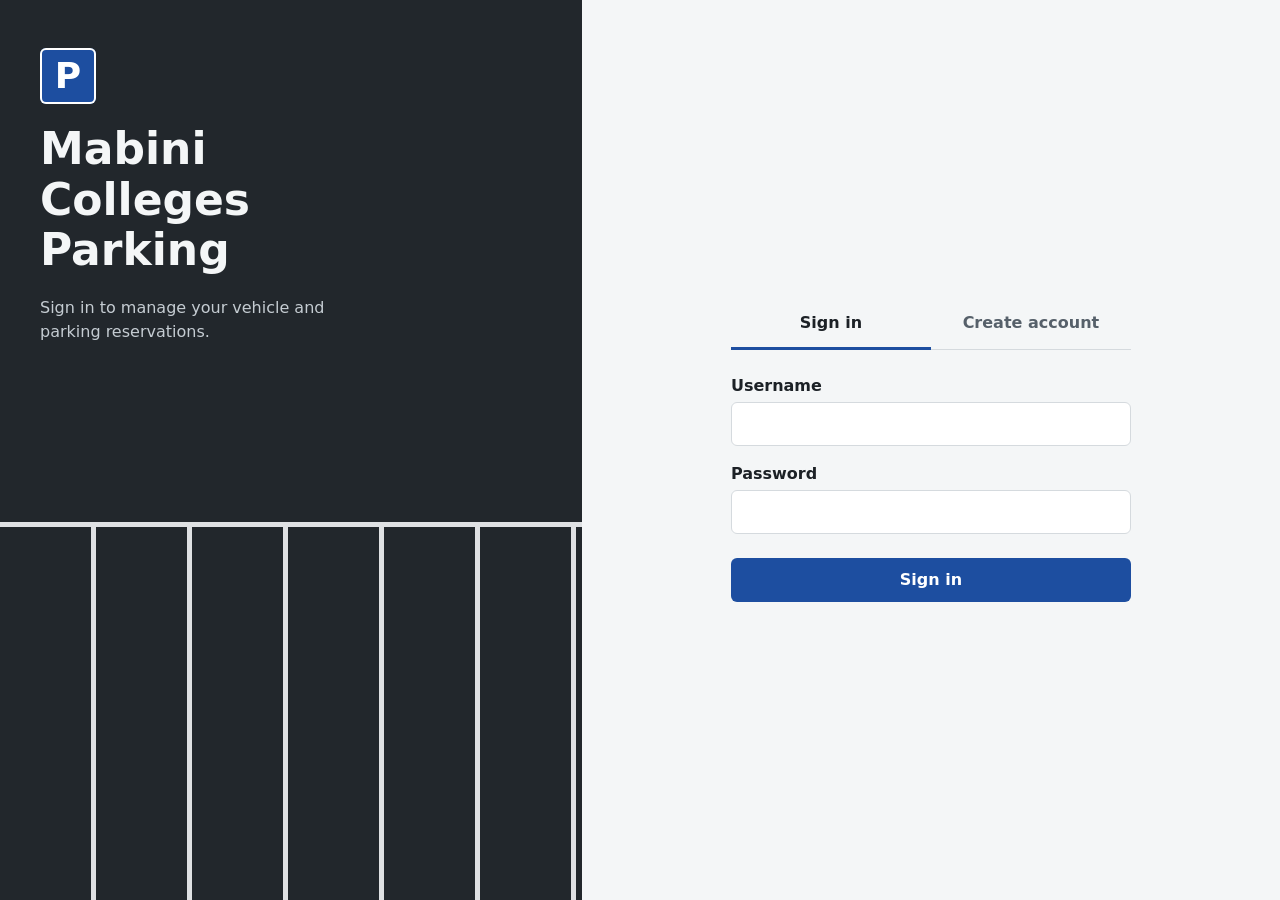
==== src/main/resources/static/app.html @ 5578b479 "com" ====
<!doctype html>
<html lang="en">
<head>
    <meta charset="utf-8">
    <meta name="viewport" content="width=device-width, initial-scale=1">
    <title>Mabini Colleges Parking</title>
    <link rel="stylesheet" href="css/style.css">
</head>
<body>
<header class="topbar">
    <a class="brand" href="app.html">
        <span class="sign" aria-hidden="true">P</span>
        <span>Mabini Colleges Parking</span>
    </a>
    <div class="who">
        <span id="who-name"></span>
        <button type="button" id="logout" class="link-button">Sign out</button>
    </div>
</header>

<div class="shell">
    <nav id="nav" aria-label="Main"></nav>
    <main id="content" tabindex="-1"></main>
</div>

<script src="js/api.js"></script>
<script src="js/ui.js"></script>
<script src="js/pages-user.js"></script>
<script src="js/pages-staff.js"></script>
<script src="js/app.js"></script>
</body>
</html>
---- src/main/resources/static/css/style.css ----
/* ------------------------------------------------------------------
   Mabini Colleges Parking: front-end styles
   Visual language: parking signs and painted bays.
   Sign blue is the action colour. Caution yellow is used ONLY for
   "you must do something first" notices. Flat colours, no gradients.
   ------------------------------------------------------------------ */

:root {
    --asphalt: #22272c;
    --paint: #f4f6f7;          /* page background */
    --surface: #ffffff;
    --ink: #1c2126;
    --ink-soft: #56606a;
    --line: #d5dade;
    --sign: #1d4ea0;           /* action / links */
    --sign-hover: #163c7c;
    --on-sign: #ffffff;
    --caution: #f2b705;
    --caution-bg: #fff6d6;
    --go: #1e7a4c;
    --stop: #b3261e;
    --stop-bg: #fdecea;
    --info-bg: #e8eefb;
    --focus: #1d4ea0;

    --font-display: Bahnschrift, "Roboto Condensed", "Arial Narrow", "Segoe UI", system-ui, sans-serif;
    --font-body: "Segoe UI", system-ui, -apple-system, Roboto, "Helvetica Neue", Arial, sans-serif;

    --radius: 6px;
}

@media (prefers-color-scheme: dark) {
    :root {
        --paint: #14181b;
        --surface: #1c2227;
        --ink: #e8ecef;
        --ink-soft: #9aa5ae;
        --line: #333c43;
        --sign: #6a9bf0;
        --sign-hover: #8bb2f5;
        --on-sign: #0f1720;
        --caution-bg: #3a3210;
        --stop: #ff8a80;
        --stop-bg: #3a1d1b;
        --info-bg: #1d2a42;
        --go: #5fcf97;
        --focus: #8bb2f5;
    }
}

*, *::before, *::after { box-sizing: border-box; }
[hidden] { display: none !important; }

html { -webkit-text-size-adjust: 100%; }

body {
    margin: 0;
    background: var(--paint);
    color: var(--ink);
    font-family: var(--font-body);
    font-size: 1rem;
    line-height: 1.5;
}

h1, h2 {
    font-family: var(--font-display);
    font-weight: 600;
    line-height: 1.15;
    margin: 0;
}
h1 { font-size: 2rem; }
h2 { font-size: 1.25rem; }
p { margin: 0; }

:focus-visible {
    outline: 3px solid var(--focus);
    outline-offset: 2px;
}

/* The parking sign: blue square, white inner border, white P */
.sign {
    display: inline-grid;
    place-items: center;
    width: 2.25rem;
    height: 2.25rem;
    flex: none;
    background: #1d4ea0;
    color: #fff;
    border-radius: 4px;
    box-shadow: inset 0 0 0 2px #fff;
    font-family: var(--font-display);
    font-weight: 700;
    font-size: 1.4rem;
    line-height: 1;
}

/* ---------- Buttons ---------- */
.btn {
    display: inline-flex;
    align-items: center;
    justify-content: center;
    min-height: 2.75rem;
    padding: 0 1.25rem;
    border: 0;
    border-radius: var(--radius);
    background: var(--sign);
    color: var(--on-sign);
    font: inherit;
    font-weight: 600;
    cursor: pointer;
    transition: background-color 0.12s;
}
.btn:hover { background: var(--sign-hover); }
.btn:disabled { opacity: 0.6; cursor: progress; }

.link-button {
    border: 0;
    background: none;
    padding: 0.25rem 0;
    color: var(--sign);
    font: inherit;
    font-weight: 600;
    cursor: pointer;
    text-decoration: underline;
    text-underline-offset: 3px;
}
.link-button:hover { color: var(--sign-hover); }

/* ---------- Forms ---------- */
.field { display: grid; gap: 0.25rem; margin-bottom: 1rem; }
.field label { font-weight: 600; }
.field .hint { color: var(--ink-soft); font-size: 0.875rem; }
.field .field-error { color: var(--stop); font-size: 0.875rem; font-weight: 600; min-height: 0; }
.field .field-error:empty { display: none; }

input, select {
    width: 100%;
    min-height: 2.75rem;
    padding: 0.5rem 0.75rem;
    border: 1px solid var(--line);
    border-radius: var(--radius);
    background: var(--surface);
    color: var(--ink);
    font: inherit;
}
input:hover, select:hover { border-color: var(--ink-soft); }
input[aria-invalid="true"] { border-color: var(--stop); }

/* ---------- Notices ---------- */
.notice {
    padding: 0.75rem 1rem;
    border: 1px solid var(--line);
    border-radius: var(--radius);
    background: var(--info-bg);
    margin-bottom: 1.25rem;
}
.notice.caution { background: var(--caution-bg); border-color: var(--caution); }
.notice.error { background: var(--stop-bg); border-color: var(--stop); color: var(--ink); }
.form-error { margin-bottom: 1rem; }

/* ================= Login / register page ================= */
.auth {
    min-height: 100vh;
    display: grid;
    grid-template-columns: minmax(280px, 5fr) minmax(320px, 6fr);
}

.auth-brand {
    position: relative;
    overflow: hidden;
    background: var(--asphalt);
    color: #f4f6f7;
    padding: 3rem 2.5rem;
    display: flex;
    flex-direction: column;
    gap: 1.25rem;
}
.auth-brand .sign { width: 3.5rem; height: 3.5rem; font-size: 2.25rem; border-radius: 6px; }
.auth-brand h1 { font-size: 2.75rem; max-width: 12ch; }
.auth-brand p { max-width: 30ch; color: #c5ccd2; }
.brand-copy { position: relative; z-index: 1; display: grid; gap: 1.25rem; }

/* Painted bay lines along the bottom of the panel */
.bays {
    position: absolute;
    left: 0; right: 0; bottom: 0;
    height: 42%;
    --bay: 96px;
    background:
        linear-gradient(#f4f6f7, #f4f6f7) left 0 top 0 / 100% 5px no-repeat,
        repeating-linear-gradient(90deg,
            transparent 0 calc(var(--bay) - 5px),
            #f4f6f7 calc(var(--bay) - 5px) var(--bay));
    opacity: 0.9;
}

.auth-panel {
    display: flex;
    flex-direction: column;
    justify-content: center;
    padding: 3rem 2.5rem;
    max-width: 30rem;
    width: 100%;
    margin: 0 auto;
}

.switch {
    display: grid;
    grid-template-columns: 1fr 1fr;
    border-bottom: 1px solid var(--line);
    margin-bottom: 1.5rem;
}
.switch button {
    border: 0;
    border-bottom: 3px solid transparent;
    margin-bottom: -1px;
    background: none;
    padding: 0.75rem 0;
    font: inherit;
    font-weight: 600;
    color: var(--ink-soft);
    cursor: pointer;
}
.switch button[aria-pressed="true"] { color: var(--ink); border-bottom-color: var(--sign); }
.switch button:hover { color: var(--ink); }

.auth-panel .btn { width: 100%; margin-top: 0.5rem; }

@media (max-width: 760px) {
    .auth { grid-template-columns: 1fr; }
    .auth-brand { padding: 1.5rem 1.25rem 4.5rem; flex-direction: row; align-items: center; }
    .auth-brand .brand-copy { grid-template-columns: auto 1fr; align-items: center; gap: 0.75rem 1rem; }
    .auth-brand .sign { width: 2.5rem; height: 2.5rem; font-size: 1.6rem; }
    .auth-brand h1 { font-size: 1.5rem; max-width: none; }
    .auth-brand p { grid-column: 1 / -1; max-width: none; }
    .bays { height: 2.75rem; --bay: 64px; }
    .auth-panel { padding: 1.5rem 1.25rem 2.5rem; }
}

/* ================= App shell ================= */
.topbar {
    display: flex;
    align-items: center;
    justify-content: space-between;
    gap: 1rem;
    padding: 0.75rem 1.5rem;
    background: var(--asphalt);
    color: #f4f6f7;
}
.brand {
    display: flex;
    align-items: center;
    gap: 0.75rem;
    color: inherit;
    text-decoration: none;
    font-family: var(--font-display);
    font-weight: 600;
    font-size: 1.15rem;
}
.who { display: flex; align-items: center; gap: 1rem; min-width: 0; }
.who span { overflow: hidden; text-overflow: ellipsis; white-space: nowrap; }
.topbar .link-button { color: #f4f6f7; }
.topbar .link-button:hover { color: #fff; }
.topbar :focus-visible { outline-color: #fff; }

.shell {
    display: grid;
    grid-template-columns: 14rem minmax(0, 1fr);
    max-width: 62rem;
    margin: 0 auto;
    padding: 2rem 1.5rem 4rem;
    gap: 2.5rem;
}

#nav { min-width: 0; }
#nav ul { list-style: none; margin: 0; padding: 0; display: grid; gap: 0.25rem; }
#nav a {
    display: block;
    padding: 0.5rem 0.75rem;
    border-radius: var(--radius);
    color: var(--ink);
    text-decoration: none;
}
#nav a:hover { background: var(--info-bg); }
#nav a[aria-current="page"] { background: var(--info-bg); font-weight: 700; }

#content { max-width: 36rem; outline: none; }
#content > h1 { margin-bottom: 1.5rem; }
#content form { margin-top: 0.5rem; }
#content form .btn { margin-top: 0.5rem; }

/* Profile facts: a ruled list, because it is a record, not a set of cards */
.facts { margin: 0; border-top: 1px solid var(--line); }
.facts > div {
    display: grid;
    grid-template-columns: 10rem 1fr;
    gap: 1rem;
    padding: 0.75rem 0;
    border-bottom: 1px solid var(--line);
}
.facts dt { color: var(--ink-soft); }
.facts dd { margin: 0; font-weight: 600; overflow-wrap: anywhere; }
.facts dd.muted { color: var(--ink-soft); font-weight: 400; }

/* Status text always has a word as well as a colour */
.status::before {
    content: "";
    display: inline-block;
    width: 0.6rem;
    height: 0.6rem;
    margin-right: 0.5rem;
    border-radius: 50%;
    background: var(--go);
}
.status.bad { color: var(--stop); }
.status.bad::before { background: var(--stop); }

@media (max-width: 760px) {
    .topbar { padding: 0.625rem 1rem; }
    .brand span:last-child { display: none; }
    /* minmax(0, 1fr) lets the column shrink; otherwise a long menu stretches the whole page */
    .shell { grid-template-columns: minmax(0, 1fr); gap: 1rem; padding: 1rem 1rem 3rem; }
    #nav ul { display: flex; overflow-x: auto; border-bottom: 1px solid var(--line); gap: 0; }
    #nav a { border-radius: 0; white-space: nowrap; border-bottom: 3px solid transparent; }
    #nav a[aria-current="page"] { background: none; border-bottom-color: var(--sign); }
    .facts > div { grid-template-columns: 1fr; gap: 0.125rem; }
    h1 { font-size: 1.75rem; }
}

@media (prefers-reduced-motion: reduce) {
    * { transition: none !important; }
}

/* ================= Pages: tables, badges, meters, gate ================= */
#content.wide { max-width: 60rem; }

h2.section { margin: 2.25rem 0 0.75rem; }
h2.section.first { margin-top: 0; }
.intro { margin-bottom: 1.25rem; }
.soft { color: var(--ink-soft); }
.hint-block { color: var(--ink-soft); font-size: 0.875rem; margin-bottom: 0.5rem; }
.updated { margin-top: 1.5rem; font-size: 0.875rem; }
.empty { color: var(--ink-soft); padding: 0.75rem 0; }

#content a { color: var(--sign); font-weight: 600; text-underline-offset: 3px; }
#content a:hover { color: var(--sign-hover); }

/* Filters above a table */
.toolbar { display: flex; flex-wrap: wrap; gap: 1rem; align-items: end; margin-bottom: 1rem; }
.toolbar .field { margin-bottom: 0; min-width: 11rem; }

/* Tables scroll sideways on small screens instead of breaking the page */
.table-wrap {
    overflow-x: auto;
    border: 1px solid var(--line);
    border-radius: var(--radius);
    background: var(--surface);
}
table { width: 100%; border-collapse: collapse; font-size: 0.9375rem; }
th, td { text-align: left; padding: 0.625rem 0.75rem; border-bottom: 1px solid var(--line); vertical-align: top; }
th { color: var(--ink-soft); font-weight: 600; white-space: nowrap; }
tbody tr:last-child td { border-bottom: 0; }

/* Status pills always contain a word */
.badge {
    display: inline-block;
    padding: 0.0625rem 0.5rem;
    border: 1px solid var(--line);
    border-radius: 999px;
    font-size: 0.8125rem;
    font-weight: 600;
    white-space: nowrap;
}
.badge.good { color: var(--go); border-color: var(--go); }
.badge.bad { color: var(--stop); border-color: var(--stop); }
.badge.wait { background: var(--caution-bg); border-color: var(--caution); color: var(--ink); }

/* Buttons */
.btn.small { min-height: 2rem; padding: 0 0.75rem; font-size: 0.875rem; }
.btn.quiet { background: transparent; color: var(--sign); border: 1px solid var(--sign); }
.btn.quiet:hover { background: var(--info-bg); }
.btn.danger { background: var(--stop); color: var(--on-sign); }
.btn.danger:hover { filter: brightness(0.92); }
.actions { display: flex; flex-wrap: wrap; gap: 0.5rem; align-items: center; }
#content form .actions .btn { margin-top: 0; }

/* Availability line on the reserve form */
.availability { min-height: 1.5rem; margin-bottom: 0.5rem; font-weight: 600; color: var(--go); }
.availability.bad { color: var(--stop); }

/* Parking meter: a strip of bays, one per 10% of capacity */
.bay-row { margin-bottom: 1.5rem; }
.bay-head { display: flex; justify-content: space-between; gap: 1rem; margin-bottom: 0.375rem; }
.meter { position: relative; height: 1.125rem; background: var(--line); border-radius: 3px; overflow: hidden; }
.meter-fill { height: 100%; background: var(--sign); }
.meter.busy .meter-fill { background: var(--caution); }
.meter.full .meter-fill { background: var(--stop); }
.meter::after {
    content: "";
    position: absolute;
    inset: 0;
    background: repeating-linear-gradient(90deg, transparent 0 calc(10% - 2px), var(--paint) calc(10% - 2px) 10%);
}
.bay-row p { margin-top: 0.375rem; }

/* Gate result: a big, plain answer */
.result {
    margin: 1.25rem 0 0;
    padding: 1rem 1.25rem;
    border: 2px solid var(--line);
    border-radius: var(--radius);
    background: var(--surface);
}
.result h2 { font-size: 1.75rem; margin-bottom: 0.25rem; }
.result.allow { border-color: var(--go); }
.result.allow h2 { color: var(--go); }
.result.deny { border-color: var(--stop); }
.result.deny h2 { color: var(--stop); }

/* Capacity editor */
.capacity-form { display: flex; flex-wrap: wrap; gap: 0.75rem; align-items: end; margin-bottom: 1rem; }
.capacity-form .form-error { flex-basis: 100%; margin-bottom: 0; }
.capacity-form .field { margin-bottom: 0; width: 14rem; }
.capacity-form .saved { color: var(--go); font-weight: 600; }
.nowrap { white-space: nowrap; }
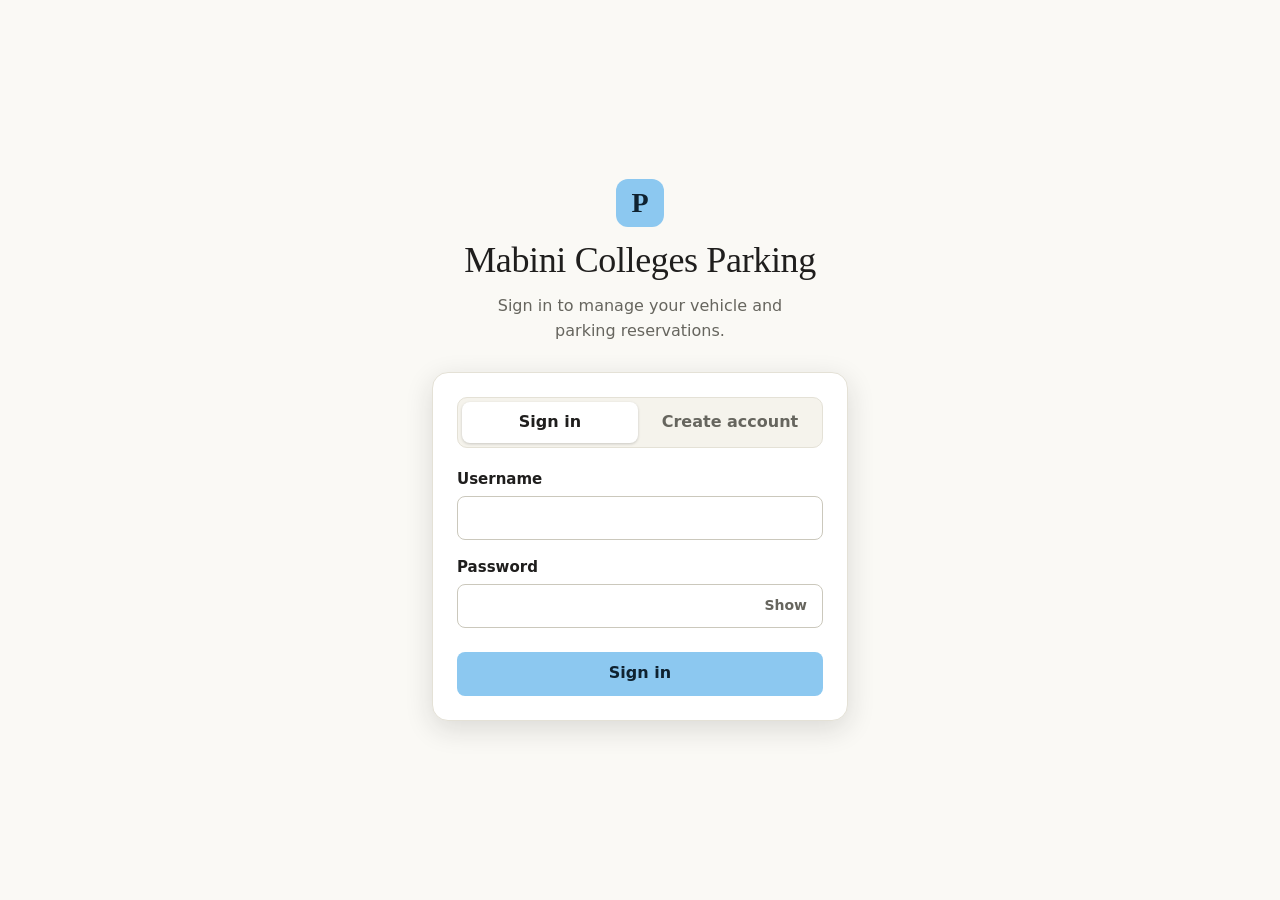
==== commit db3a3861: "Initial commit" ====
--- a/src/main/resources/static/app.html
+++ b/src/main/resources/static/app.html
@@ -5,21 +5,39 @@
     <meta name="viewport" content="width=device-width, initial-scale=1">
     <title>Mabini Colleges Parking</title>
     <link rel="stylesheet" href="css/style.css">
+    <script src="js/shared.js"></script>
 </head>
 <body>
-<header class="topbar">
-    <a class="brand" href="app.html">
-        <span class="sign" aria-hidden="true">P</span>
-        <span>Mabini Colleges Parking</span>
-    </a>
-    <div class="who">
-        <span id="who-name"></span>
-        <button type="button" id="logout" class="link-button">Sign out</button>
-    </div>
-</header>
+<div class="app">
+    <aside class="sidebar" id="sidebar">
+        <div class="side-head">
+            <a class="brand" href="app.html">
+                <span class="sign" aria-hidden="true">P</span>
+                <span class="brand-name">Parking</span>
+            </a>
+            <button type="button" id="menu-toggle" class="menu-toggle" aria-expanded="false" aria-controls="side-body">Menu</button>
+        </div>
 
-<div class="shell">
-    <nav id="nav" aria-label="Main"></nav>
+        <div class="side-body" id="side-body">
+            <nav id="nav" aria-label="Main"></nav>
+
+            <div class="user">
+                <div id="user-menu" class="user-menu" role="menu" hidden>
+                    <div class="user-menu-head" id="menu-username"></div>
+                    <a role="menuitem" href="#settings" id="menu-settings">Settings</a>
+                    <button type="button" role="menuitem" id="logout">Log out</button>
+                </div>
+                <button type="button" id="user-button" class="user-button" aria-haspopup="menu" aria-expanded="false">
+                    <span class="avatar" id="avatar" aria-hidden="true"></span>
+                    <span class="user-text">
+                        <span id="who-name" class="who-name"></span>
+                        <span id="who-role" class="who-role"></span>
+                    </span>
+                </button>
+            </div>
+        </div>
+    </aside>
+
     <main id="content" tabindex="-1"></main>
 </div>
 
@@ -27,6 +45,7 @@
 <script src="js/ui.js"></script>
 <script src="js/pages-user.js"></script>
 <script src="js/pages-staff.js"></script>
+<script src="js/pages-admin.js"></script>
 <script src="js/app.js"></script>
 </body>
 </html>
--- a/src/main/resources/static/css/style.css
+++ b/src/main/resources/static/css/style.css
@@ -1,96 +1,108 @@
 /* ------------------------------------------------------------------
    Mabini Colleges Parking: front-end styles
-   Visual language: parking signs and painted bays.
-   Sign blue is the action colour. Caution yellow is used ONLY for
-   "you must do something first" notices. Flat colours, no gradients.
+   A calm, paper-like look in the spirit of the Claude app: warm neutrals,
+   serif headings, a quiet sidebar with the account menu at the bottom.
+   Light and dark themes are chosen in Settings (see js/shared.js, which
+   sets data-theme on <html> before the page paints).
    ------------------------------------------------------------------ */
 
 :root {
-    --asphalt: #22272c;
-    --paint: #f4f6f7;          /* page background */
+    color-scheme: light;
+    --bg: #faf9f5;
+    --sidebar: #f0eee6;
     --surface: #ffffff;
-    --ink: #1c2126;
-    --ink-soft: #56606a;
-    --line: #d5dade;
-    --sign: #1d4ea0;           /* action / links */
-    --sign-hover: #163c7c;
-    --on-sign: #ffffff;
-    --caution: #f2b705;
-    --caution-bg: #fff6d6;
-    --go: #1e7a4c;
+    --surface-2: #f5f3ec;
+    --hover: #e8e5db;
+    --ink: #1f1e1d;
+    --ink-soft: #66655e;
+    --line: #e4e1d6;
+    --line-strong: #cbc8bc;
+    --accent: #8cc8f0;
+    --accent-hover: #74b9e8;
+    --on-accent: #0f2230;
+    --link: #1b66a0;
+    --go: #2b7a4b;
     --stop: #b3261e;
-    --stop-bg: #fdecea;
-    --info-bg: #e8eefb;
-    --focus: #1d4ea0;
-
-    --font-display: Bahnschrift, "Roboto Condensed", "Arial Narrow", "Segoe UI", system-ui, sans-serif;
-    --font-body: "Segoe UI", system-ui, -apple-system, Roboto, "Helvetica Neue", Arial, sans-serif;
-
-    --radius: 6px;
-}
-
-@media (prefers-color-scheme: dark) {
-    :root {
-        --paint: #14181b;
-        --surface: #1c2227;
-        --ink: #e8ecef;
-        --ink-soft: #9aa5ae;
-        --line: #333c43;
-        --sign: #6a9bf0;
-        --sign-hover: #8bb2f5;
-        --on-sign: #0f1720;
-        --caution-bg: #3a3210;
-        --stop: #ff8a80;
-        --stop-bg: #3a1d1b;
-        --info-bg: #1d2a42;
-        --go: #5fcf97;
-        --focus: #8bb2f5;
-    }
+    --stop-bg: #fcebe8;
+    --caution: #d9a521;
+    --caution-bg: #fbf1d3;
+    --info-bg: #f0eee6;
+    --focus: #2a7bbd;
+    --shadow: 0 8px 28px rgba(31, 30, 29, 0.14);
+
+    --font-serif: "Iowan Old Style", "Palatino Linotype", Palatino, Charter, Georgia, "Times New Roman", serif;
+    --font-body: system-ui, -apple-system, "Segoe UI", Roboto, "Helvetica Neue", Arial, sans-serif;
+    --radius: 10px;
+    --radius-sm: 8px;
+}
+
+:root[data-theme="dark"] {
+    color-scheme: dark;
+    --bg: #262624;
+    --sidebar: #1f1e1d;
+    --surface: #30302e;
+    --surface-2: #2b2b29;
+    --hover: #3a3937;
+    --ink: #f3f1ea;
+    --ink-soft: #a8a69d;
+    --line: #42413e;
+    --line-strong: #5a5852;
+    --accent: #84c5f0;
+    --accent-hover: #a2d3f5;
+    --on-accent: #0f2230;
+    --link: #8ccbf5;
+    --go: #6fcf97;
+    --stop: #ff8f86;
+    --stop-bg: #3d2523;
+    --caution: #c79b2e;
+    --caution-bg: #3d3418;
+    --info-bg: #333230;
+    --focus: #8ccbf5;
+    --shadow: 0 8px 28px rgba(0, 0, 0, 0.5);
 }
 
 *, *::before, *::after { box-sizing: border-box; }
 [hidden] { display: none !important; }
-
 html { -webkit-text-size-adjust: 100%; }
 
 body {
     margin: 0;
-    background: var(--paint);
+    background: var(--bg);
     color: var(--ink);
     font-family: var(--font-body);
     font-size: 1rem;
-    line-height: 1.5;
+    line-height: 1.55;
 }
 
 h1, h2 {
-    font-family: var(--font-display);
-    font-weight: 600;
-    line-height: 1.15;
+    font-family: var(--font-serif);
+    font-weight: 500;
+    line-height: 1.2;
     margin: 0;
+    letter-spacing: -0.01em;
 }
 h1 { font-size: 2rem; }
-h2 { font-size: 1.25rem; }
+h2 { font-size: 1.3rem; }
 p { margin: 0; }
 
 :focus-visible {
-    outline: 3px solid var(--focus);
+    outline: 2px solid var(--focus);
     outline-offset: 2px;
 }
 
-/* The parking sign: blue square, white inner border, white P */
+/* The parking mark: a rounded square with a P */
 .sign {
     display: inline-grid;
     place-items: center;
-    width: 2.25rem;
-    height: 2.25rem;
+    width: 2rem;
+    height: 2rem;
     flex: none;
-    background: #1d4ea0;
-    color: #fff;
-    border-radius: 4px;
-    box-shadow: inset 0 0 0 2px #fff;
-    font-family: var(--font-display);
-    font-weight: 700;
-    font-size: 1.4rem;
+    background: var(--accent);
+    color: var(--on-accent);
+    border-radius: 8px;
+    font-family: var(--font-serif);
+    font-weight: 600;
+    font-size: 1.2rem;
     line-height: 1;
 }
 
@@ -101,50 +113,71 @@
     justify-content: center;
     min-height: 2.75rem;
     padding: 0 1.25rem;
-    border: 0;
-    border-radius: var(--radius);
-    background: var(--sign);
-    color: var(--on-sign);
-    font: inherit;
-    font-weight: 600;
-    cursor: pointer;
-    transition: background-color 0.12s;
-}
-.btn:hover { background: var(--sign-hover); }
+    border: 1px solid transparent;
+    border-radius: var(--radius-sm);
+    background: var(--accent);
+    color: var(--on-accent);
+    font: inherit;
+    font-weight: 600;
+    cursor: pointer;
+    transition: background-color 0.12s, border-color 0.12s;
+}
+.btn:hover { background: var(--accent-hover); }
 .btn:disabled { opacity: 0.6; cursor: progress; }
 
 .link-button {
     border: 0;
     background: none;
     padding: 0.25rem 0;
-    color: var(--sign);
+    color: var(--link);
     font: inherit;
     font-weight: 600;
     cursor: pointer;
     text-decoration: underline;
     text-underline-offset: 3px;
 }
-.link-button:hover { color: var(--sign-hover); }
 
 /* ---------- Forms ---------- */
-.field { display: grid; gap: 0.25rem; margin-bottom: 1rem; }
-.field label { font-weight: 600; }
+.field { display: grid; gap: 0.3rem; margin-bottom: 1rem; }
+.field label { font-weight: 600; font-size: 0.9375rem; }
 .field .hint { color: var(--ink-soft); font-size: 0.875rem; }
-.field .field-error { color: var(--stop); font-size: 0.875rem; font-weight: 600; min-height: 0; }
+.field .field-error { color: var(--stop); font-size: 0.875rem; font-weight: 600; }
 .field .field-error:empty { display: none; }
 
 input, select {
     width: 100%;
     min-height: 2.75rem;
     padding: 0.5rem 0.75rem;
-    border: 1px solid var(--line);
-    border-radius: var(--radius);
+    border: 1px solid var(--line-strong);
+    border-radius: var(--radius-sm);
     background: var(--surface);
     color: var(--ink);
     font: inherit;
 }
 input:hover, select:hover { border-color: var(--ink-soft); }
+input:focus-visible, select:focus-visible { outline-offset: 0; border-color: var(--focus); }
 input[aria-invalid="true"] { border-color: var(--stop); }
+
+/* Password field with its Show / Hide button inside the right edge */
+.pw { position: relative; }
+.pw input { padding-right: 4.5rem; }
+.pw-toggle {
+    position: absolute;
+    top: 50%;
+    right: 0.375rem;
+    transform: translateY(-50%);
+    min-height: 2rem;
+    padding: 0 0.625rem;
+    border: 0;
+    border-radius: 6px;
+    background: transparent;
+    color: var(--ink-soft);
+    font: inherit;
+    font-size: 0.875rem;
+    font-weight: 600;
+    cursor: pointer;
+}
+.pw-toggle:hover { background: var(--hover); color: var(--ink); }
 
 /* ---------- Notices ---------- */
 .notice {
@@ -158,142 +191,201 @@
 .notice.error { background: var(--stop-bg); border-color: var(--stop); color: var(--ink); }
 .form-error { margin-bottom: 1rem; }
 
-/* ================= Login / register page ================= */
+/* ================= Sign in / create account ================= */
 .auth {
     min-height: 100vh;
-    display: grid;
-    grid-template-columns: minmax(280px, 5fr) minmax(320px, 6fr);
-}
-
-.auth-brand {
-    position: relative;
-    overflow: hidden;
-    background: var(--asphalt);
-    color: #f4f6f7;
-    padding: 3rem 2.5rem;
     display: flex;
     flex-direction: column;
-    gap: 1.25rem;
-}
-.auth-brand .sign { width: 3.5rem; height: 3.5rem; font-size: 2.25rem; border-radius: 6px; }
-.auth-brand h1 { font-size: 2.75rem; max-width: 12ch; }
-.auth-brand p { max-width: 30ch; color: #c5ccd2; }
-.brand-copy { position: relative; z-index: 1; display: grid; gap: 1.25rem; }
-
-/* Painted bay lines along the bottom of the panel */
-.bays {
-    position: absolute;
-    left: 0; right: 0; bottom: 0;
-    height: 42%;
-    --bay: 96px;
-    background:
-        linear-gradient(#f4f6f7, #f4f6f7) left 0 top 0 / 100% 5px no-repeat,
-        repeating-linear-gradient(90deg,
-            transparent 0 calc(var(--bay) - 5px),
-            #f4f6f7 calc(var(--bay) - 5px) var(--bay));
-    opacity: 0.9;
-}
+    align-items: center;
+    justify-content: center;
+    gap: 1.75rem;
+    padding: 2.5rem 1.25rem;
+}
+.auth-brand { text-align: center; display: grid; justify-items: center; gap: 0.75rem; }
+.auth-brand .sign { width: 3rem; height: 3rem; font-size: 1.75rem; border-radius: 12px; }
+.auth-brand h1 { font-size: 2.25rem; }
+.auth-brand p { color: var(--ink-soft); max-width: 32ch; }
 
 .auth-panel {
-    display: flex;
-    flex-direction: column;
-    justify-content: center;
-    padding: 3rem 2.5rem;
-    max-width: 30rem;
     width: 100%;
-    margin: 0 auto;
-}
-
+    max-width: 26rem;
+    padding: 1.5rem;
+    background: var(--surface);
+    border: 1px solid var(--line);
+    border-radius: 16px;
+    box-shadow: var(--shadow);
+}
 .switch {
     display: grid;
     grid-template-columns: 1fr 1fr;
-    border-bottom: 1px solid var(--line);
-    margin-bottom: 1.5rem;
+    gap: 0.25rem;
+    padding: 0.25rem;
+    margin-bottom: 1.25rem;
+    background: var(--surface-2);
+    border: 1px solid var(--line);
+    border-radius: var(--radius);
 }
 .switch button {
     border: 0;
-    border-bottom: 3px solid transparent;
-    margin-bottom: -1px;
+    border-radius: var(--radius-sm);
     background: none;
-    padding: 0.75rem 0;
+    padding: 0.5rem 0;
     font: inherit;
     font-weight: 600;
     color: var(--ink-soft);
     cursor: pointer;
 }
-.switch button[aria-pressed="true"] { color: var(--ink); border-bottom-color: var(--sign); }
+.switch button[aria-pressed="true"] { background: var(--surface); color: var(--ink); box-shadow: 0 1px 3px rgba(0, 0, 0, 0.18); }
 .switch button:hover { color: var(--ink); }
-
 .auth-panel .btn { width: 100%; margin-top: 0.5rem; }
 
-@media (max-width: 760px) {
-    .auth { grid-template-columns: 1fr; }
-    .auth-brand { padding: 1.5rem 1.25rem 4.5rem; flex-direction: row; align-items: center; }
-    .auth-brand .brand-copy { grid-template-columns: auto 1fr; align-items: center; gap: 0.75rem 1rem; }
-    .auth-brand .sign { width: 2.5rem; height: 2.5rem; font-size: 1.6rem; }
-    .auth-brand h1 { font-size: 1.5rem; max-width: none; }
-    .auth-brand p { grid-column: 1 / -1; max-width: none; }
-    .bays { height: 2.75rem; --bay: 64px; }
-    .auth-panel { padding: 1.5rem 1.25rem 2.5rem; }
-}
-
 /* ================= App shell ================= */
-.topbar {
+.app {
+    display: grid;
+    grid-template-columns: 17rem minmax(0, 1fr);
+    min-height: 100vh;
+}
+
+.sidebar {
+    position: sticky;
+    top: 0;
+    height: 100vh;
+    display: flex;
+    flex-direction: column;
+    background: var(--sidebar);
+    border-right: 1px solid var(--line);
+}
+.side-head { display: flex; align-items: center; justify-content: space-between; padding: 1rem 1rem 0.5rem 1.25rem; }
+.brand {
+    display: flex;
+    align-items: center;
+    gap: 0.625rem;
+    color: var(--ink);
+    text-decoration: none;
+    font-family: var(--font-serif);
+    font-size: 1.25rem;
+}
+.menu-toggle {
+    display: none;
+    min-height: 2.25rem;
+    padding: 0 0.875rem;
+    border: 1px solid var(--line-strong);
+    border-radius: var(--radius-sm);
+    background: var(--surface);
+    color: var(--ink);
+    font: inherit;
+    font-weight: 600;
+    cursor: pointer;
+}
+.side-body { flex: 1; min-height: 0; display: flex; flex-direction: column; }
+
+#nav { flex: 1; min-height: 0; overflow-y: auto; padding: 0.5rem 0.75rem; }
+#nav ul { list-style: none; margin: 0; padding: 0; display: grid; gap: 2px; }
+#nav a {
     display: flex;
     align-items: center;
     justify-content: space-between;
-    gap: 1rem;
-    padding: 0.75rem 1.5rem;
-    background: var(--asphalt);
-    color: #f4f6f7;
-}
-.brand {
+    gap: 0.5rem;
+    padding: 0.5rem 0.75rem;
+    border-radius: var(--radius-sm);
+    color: var(--ink);
+    text-decoration: none;
+}
+#nav a:hover { background: var(--hover); }
+#nav a[aria-current="page"] { background: var(--hover); font-weight: 600; }
+.nav-count {
+    min-width: 1.25rem;
+    padding: 0 0.4rem;
+    border-radius: 999px;
+    background: var(--accent);
+    color: var(--on-accent);
+    font-size: 0.75rem;
+    font-weight: 700;
+    line-height: 1.25rem;
+    text-align: center;
+}
+
+/* Account button at the bottom, with a popup menu above it */
+.user { position: relative; padding: 0.75rem; border-top: 1px solid var(--line); }
+.user-button {
     display: flex;
     align-items: center;
     gap: 0.75rem;
-    color: inherit;
+    width: 100%;
+    padding: 0.5rem;
+    border: 0;
+    border-radius: var(--radius);
+    background: none;
+    color: var(--ink);
+    font: inherit;
+    text-align: left;
+    cursor: pointer;
+}
+.user-button:hover, .user-button[aria-expanded="true"] { background: var(--hover); }
+.avatar {
+    display: grid;
+    place-items: center;
+    width: 2.25rem;
+    height: 2.25rem;
+    flex: none;
+    border-radius: 50%;
+    background: var(--ink);
+    color: var(--bg);
+    font-weight: 600;
+}
+.user-text { display: grid; min-width: 0; line-height: 1.3; }
+.who-name { font-weight: 600; overflow: hidden; text-overflow: ellipsis; white-space: nowrap; }
+.who-role { color: var(--ink-soft); font-size: 0.8125rem; }
+
+.user-menu {
+    position: absolute;
+    left: 0.75rem;
+    right: 0.75rem;
+    bottom: calc(100% - 0.25rem);
+    padding: 0.375rem;
+    background: var(--surface);
+    border: 1px solid var(--line);
+    border-radius: 12px;
+    box-shadow: var(--shadow);
+    z-index: 5;
+}
+.user-menu-head { padding: 0.5rem 0.75rem; color: var(--ink-soft); font-size: 0.875rem; overflow-wrap: anywhere; }
+.user-menu a, .user-menu button {
+    display: block;
+    width: 100%;
+    padding: 0.5rem 0.75rem;
+    border: 0;
+    border-radius: var(--radius-sm);
+    background: none;
+    color: var(--ink);
+    font: inherit;
+    text-align: left;
     text-decoration: none;
-    font-family: var(--font-display);
-    font-weight: 600;
-    font-size: 1.15rem;
-}
-.who { display: flex; align-items: center; gap: 1rem; min-width: 0; }
-.who span { overflow: hidden; text-overflow: ellipsis; white-space: nowrap; }
-.topbar .link-button { color: #f4f6f7; }
-.topbar .link-button:hover { color: #fff; }
-.topbar :focus-visible { outline-color: #fff; }
-
-.shell {
-    display: grid;
-    grid-template-columns: 14rem minmax(0, 1fr);
-    max-width: 62rem;
+    cursor: pointer;
+}
+.user-menu a:hover, .user-menu button:hover { background: var(--hover); }
+
+/* ---------- Content ---------- */
+#content {
+    width: 100%;
+    max-width: 40rem;
     margin: 0 auto;
-    padding: 2rem 1.5rem 4rem;
-    gap: 2.5rem;
-}
-
-#nav { min-width: 0; }
-#nav ul { list-style: none; margin: 0; padding: 0; display: grid; gap: 0.25rem; }
-#nav a {
-    display: block;
-    padding: 0.5rem 0.75rem;
-    border-radius: var(--radius);
-    color: var(--ink);
-    text-decoration: none;
-}
-#nav a:hover { background: var(--info-bg); }
-#nav a[aria-current="page"] { background: var(--info-bg); font-weight: 700; }
-
-#content { max-width: 36rem; outline: none; }
+    padding: 2.75rem 2rem 4rem;
+    outline: none;
+    min-width: 0;
+}
+#content.wide { max-width: 70rem; }
 #content > h1 { margin-bottom: 1.5rem; }
 #content form { margin-top: 0.5rem; }
 #content form .btn { margin-top: 0.5rem; }
+
+#content a { color: var(--link); font-weight: 600; text-underline-offset: 3px; }
 
 /* Profile facts: a ruled list, because it is a record, not a set of cards */
 .facts { margin: 0; border-top: 1px solid var(--line); }
 .facts > div {
     display: grid;
-    grid-template-columns: 10rem 1fr;
+    grid-template-columns: 11rem 1fr;
     gap: 1rem;
     padding: 0.75rem 0;
     border-bottom: 1px solid var(--line);
@@ -315,25 +407,51 @@
 .status.bad { color: var(--stop); }
 .status.bad::before { background: var(--stop); }
 
-@media (max-width: 760px) {
-    .topbar { padding: 0.625rem 1rem; }
-    .brand span:last-child { display: none; }
-    /* minmax(0, 1fr) lets the column shrink; otherwise a long menu stretches the whole page */
-    .shell { grid-template-columns: minmax(0, 1fr); gap: 1rem; padding: 1rem 1rem 3rem; }
-    #nav ul { display: flex; overflow-x: auto; border-bottom: 1px solid var(--line); gap: 0; }
-    #nav a { border-radius: 0; white-space: nowrap; border-bottom: 3px solid transparent; }
-    #nav a[aria-current="page"] { background: none; border-bottom-color: var(--sign); }
-    .facts > div { grid-template-columns: 1fr; gap: 0.125rem; }
-    h1 { font-size: 1.75rem; }
-}
-
-@media (prefers-reduced-motion: reduce) {
-    * { transition: none !important; }
-}
-
-/* ================= Pages: tables, badges, meters, gate ================= */
-#content.wide { max-width: 60rem; }
-
+/* ---------- Tabs inside a page (Vehicles: Review / Capacity, Users: Accounts / Penalties) ---------- */
+.tabs { display: flex; gap: 0.25rem; margin: -0.5rem 0 1.5rem; border-bottom: 1px solid var(--line); overflow-x: auto; }
+.tab {
+    padding: 0.625rem 1rem;
+    margin-bottom: -1px;
+    border: 0;
+    border-bottom: 2px solid transparent;
+    background: none;
+    color: var(--ink-soft);
+    font: inherit;
+    font-weight: 600;
+    white-space: nowrap;
+    cursor: pointer;
+}
+.tab:hover { color: var(--ink); }
+.tab[aria-selected="true"] { color: var(--ink); border-bottom-color: var(--link); }
+
+/* ---------- Settings ---------- */
+.theme-choices { border: 0; margin: 0 0 0.5rem; padding: 0; display: grid; grid-template-columns: repeat(3, 1fr); gap: 0.75rem; }
+.theme-choices legend { padding: 0; margin-bottom: 0.5rem; color: var(--ink-soft); font-size: 0.9375rem; }
+.theme-choice { position: relative; display: grid; gap: 0.5rem; cursor: pointer; }
+.theme-choice input { position: absolute; opacity: 0; width: 1px; height: 1px; min-height: 0; }
+.theme-preview {
+    display: grid;
+    grid-template-columns: 30% 1fr;
+    height: 4.5rem;
+    border: 1px solid var(--line-strong);
+    border-radius: var(--radius);
+    overflow: hidden;
+}
+.theme-preview i { display: block; }
+.theme-preview .p-side { background: var(--p-side); }
+.theme-preview .p-main { background: var(--p-bg); padding: 0.5rem; display: grid; align-content: start; gap: 0.3rem; }
+.theme-preview .p-main b { display: block; height: 0.3rem; border-radius: 2px; background: var(--p-ink); opacity: 0.8; }
+.theme-preview .p-main b + b { width: 60%; opacity: 0.4; }
+.theme-light { --p-side: #f0eee6; --p-bg: #faf9f5; --p-ink: #1f1e1d; }
+.theme-dark { --p-side: #1f1e1d; --p-bg: #262624; --p-ink: #f3f1ea; }
+.theme-system .p-side { background: linear-gradient(90deg, #f0eee6 50%, #1f1e1d 50%); }
+.theme-system .p-main { background: linear-gradient(90deg, #faf9f5 50%, #262624 50%); }
+.theme-system .p-main b { background: #888; }
+.theme-name { text-align: center; font-weight: 600; font-size: 0.9375rem; }
+.theme-choice input:checked + .theme-preview { border-color: var(--accent); box-shadow: 0 0 0 2px var(--accent); }
+.theme-choice input:focus-visible + .theme-preview { outline: 2px solid var(--focus); outline-offset: 3px; }
+
+/* ---------- Pages: tables, badges, meters, gate ---------- */
 h2.section { margin: 2.25rem 0 0.75rem; }
 h2.section.first { margin-top: 0; }
 .intro { margin-bottom: 1.25rem; }
@@ -342,10 +460,6 @@
 .updated { margin-top: 1.5rem; font-size: 0.875rem; }
 .empty { color: var(--ink-soft); padding: 0.75rem 0; }
 
-#content a { color: var(--sign); font-weight: 600; text-underline-offset: 3px; }
-#content a:hover { color: var(--sign-hover); }
-
-/* Filters above a table */
 .toolbar { display: flex; flex-wrap: wrap; gap: 1rem; align-items: end; margin-bottom: 1rem; }
 .toolbar .field { margin-bottom: 0; min-width: 11rem; }
 
@@ -358,14 +472,13 @@
 }
 table { width: 100%; border-collapse: collapse; font-size: 0.9375rem; }
 th, td { text-align: left; padding: 0.625rem 0.75rem; border-bottom: 1px solid var(--line); vertical-align: top; }
-th { color: var(--ink-soft); font-weight: 600; white-space: nowrap; }
+th { color: var(--ink-soft); font-weight: 600; white-space: nowrap; background: var(--surface-2); }
 tbody tr:last-child td { border-bottom: 0; }
 
-/* Status pills always contain a word */
 .badge {
     display: inline-block;
-    padding: 0.0625rem 0.5rem;
-    border: 1px solid var(--line);
+    padding: 0.0625rem 0.55rem;
+    border: 1px solid var(--line-strong);
     border-radius: 999px;
     font-size: 0.8125rem;
     font-weight: 600;
@@ -375,37 +488,30 @@
 .badge.bad { color: var(--stop); border-color: var(--stop); }
 .badge.wait { background: var(--caution-bg); border-color: var(--caution); color: var(--ink); }
 
-/* Buttons */
 .btn.small { min-height: 2rem; padding: 0 0.75rem; font-size: 0.875rem; }
-.btn.quiet { background: transparent; color: var(--sign); border: 1px solid var(--sign); }
-.btn.quiet:hover { background: var(--info-bg); }
-.btn.danger { background: var(--stop); color: var(--on-sign); }
+.btn.quiet { background: transparent; color: var(--ink); border-color: var(--line-strong); }
+.btn.quiet:hover { background: var(--hover); }
+.btn.danger { background: var(--stop); color: #fff; }
+:root[data-theme="dark"] .btn.danger { color: #1f1e1d; }
 .btn.danger:hover { filter: brightness(0.92); }
 .actions { display: flex; flex-wrap: wrap; gap: 0.5rem; align-items: center; }
 #content form .actions .btn { margin-top: 0; }
 
-/* Availability line on the reserve form */
 .availability { min-height: 1.5rem; margin-bottom: 0.5rem; font-weight: 600; color: var(--go); }
 .availability.bad { color: var(--stop); }
 
 /* Parking meter: a strip of bays, one per 10% of capacity */
 .bay-row { margin-bottom: 1.5rem; }
 .bay-head { display: flex; justify-content: space-between; gap: 1rem; margin-bottom: 0.375rem; }
-.meter { position: relative; height: 1.125rem; background: var(--line); border-radius: 3px; overflow: hidden; }
-.meter-fill { height: 100%; background: var(--sign); }
+.meter { position: relative; height: 1rem; background: var(--hover); border-radius: 999px; overflow: hidden; }
+.meter-fill { height: 100%; background: var(--accent); }
 .meter.busy .meter-fill { background: var(--caution); }
 .meter.full .meter-fill { background: var(--stop); }
-.meter::after {
-    content: "";
-    position: absolute;
-    inset: 0;
-    background: repeating-linear-gradient(90deg, transparent 0 calc(10% - 2px), var(--paint) calc(10% - 2px) 10%);
-}
 .bay-row p { margin-top: 0.375rem; }
 
 /* Gate result: a big, plain answer */
 .result {
-    margin: 1.25rem 0 0;
+    margin: 1.25rem 0 1.5rem;
     padding: 1rem 1.25rem;
     border: 2px solid var(--line);
     border-radius: var(--radius);
@@ -417,9 +523,51 @@
 .result.deny { border-color: var(--stop); }
 .result.deny h2 { color: var(--stop); }
 
-/* Capacity editor */
 .capacity-form { display: flex; flex-wrap: wrap; gap: 0.75rem; align-items: end; margin-bottom: 1rem; }
 .capacity-form .form-error { flex-basis: 100%; margin-bottom: 0; }
 .capacity-form .field { margin-bottom: 0; width: 14rem; }
 .capacity-form .saved { color: var(--go); font-weight: 600; }
 .nowrap { white-space: nowrap; }
+
+.secret {
+    font-family: ui-monospace, "Cascadia Mono", Consolas, monospace;
+    font-size: 1.25rem;
+    letter-spacing: 0.06em;
+    padding: 0.25rem 0.6rem;
+    background: var(--surface);
+    color: var(--ink);
+    border: 1px solid var(--line-strong);
+    border-radius: 6px;
+    user-select: all;
+}
+.secret-box p { margin: 0 0 0.5rem; }
+.secret-box p:last-child { margin-bottom: 0; }
+
+details.override {
+    margin-top: 1.5rem;
+    border: 1px solid var(--line);
+    border-radius: var(--radius);
+    padding: 0.75rem 1rem;
+    background: var(--surface);
+}
+details.override summary { cursor: pointer; font-weight: 600; }
+details.override[open] summary { margin-bottom: 0.75rem; }
+
+/* ================= Small screens: the sidebar becomes a top bar with a menu ================= */
+@media (max-width: 760px) {
+    .app { grid-template-columns: minmax(0, 1fr); }
+    .sidebar { position: sticky; top: 0; z-index: 10; height: auto; max-height: 100vh; border-right: 0; border-bottom: 1px solid var(--line); }
+    .side-head { padding: 0.625rem 1rem; }
+    .menu-toggle { display: inline-flex; align-items: center; }
+    .side-body { display: none; max-height: calc(100vh - 3.5rem); overflow-y: auto; }
+    .sidebar.open .side-body { display: flex; }
+    #content { padding: 1.5rem 1rem 3rem; }
+    .facts > div { grid-template-columns: 1fr; gap: 0.125rem; }
+    h1 { font-size: 1.75rem; }
+    .auth-brand h1 { font-size: 1.75rem; }
+    .auth-panel { padding: 1.125rem; }
+}
+
+@media (prefers-reduced-motion: reduce) {
+    * { transition: none !important; }
+}
